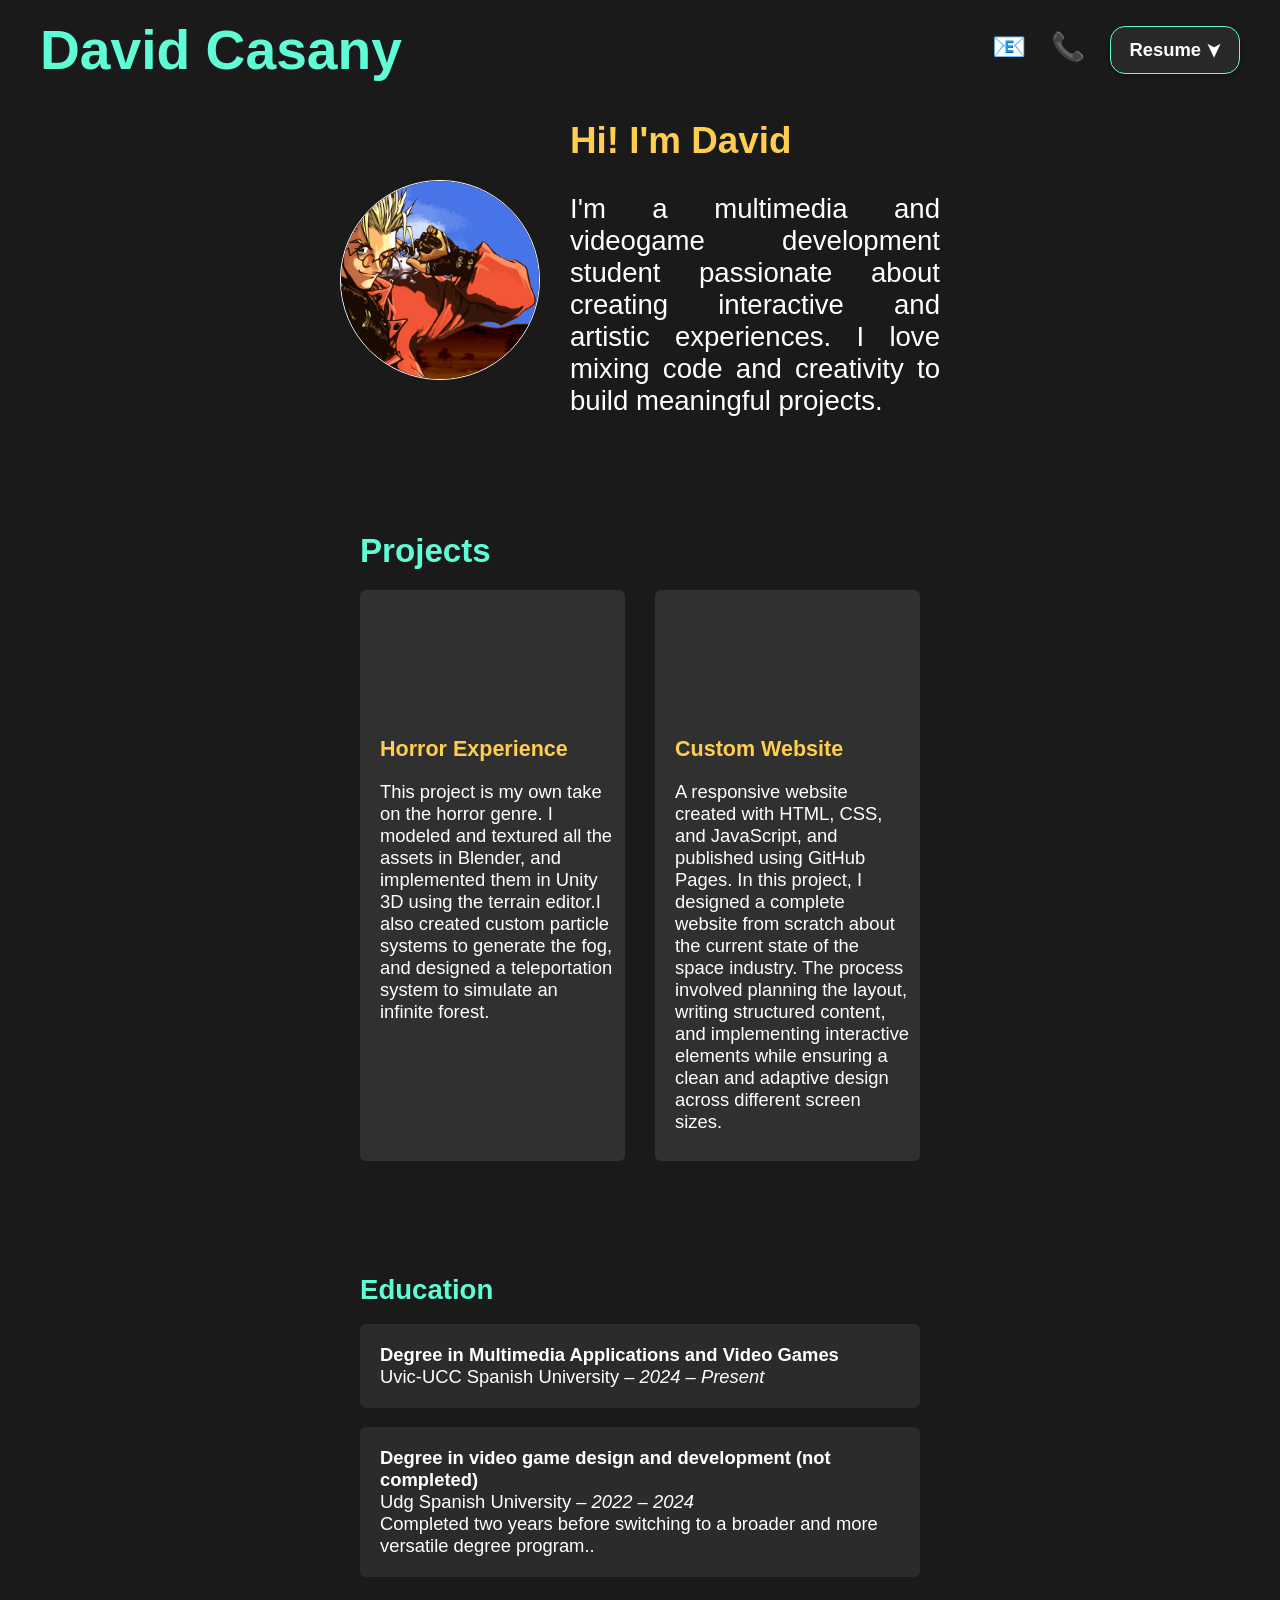
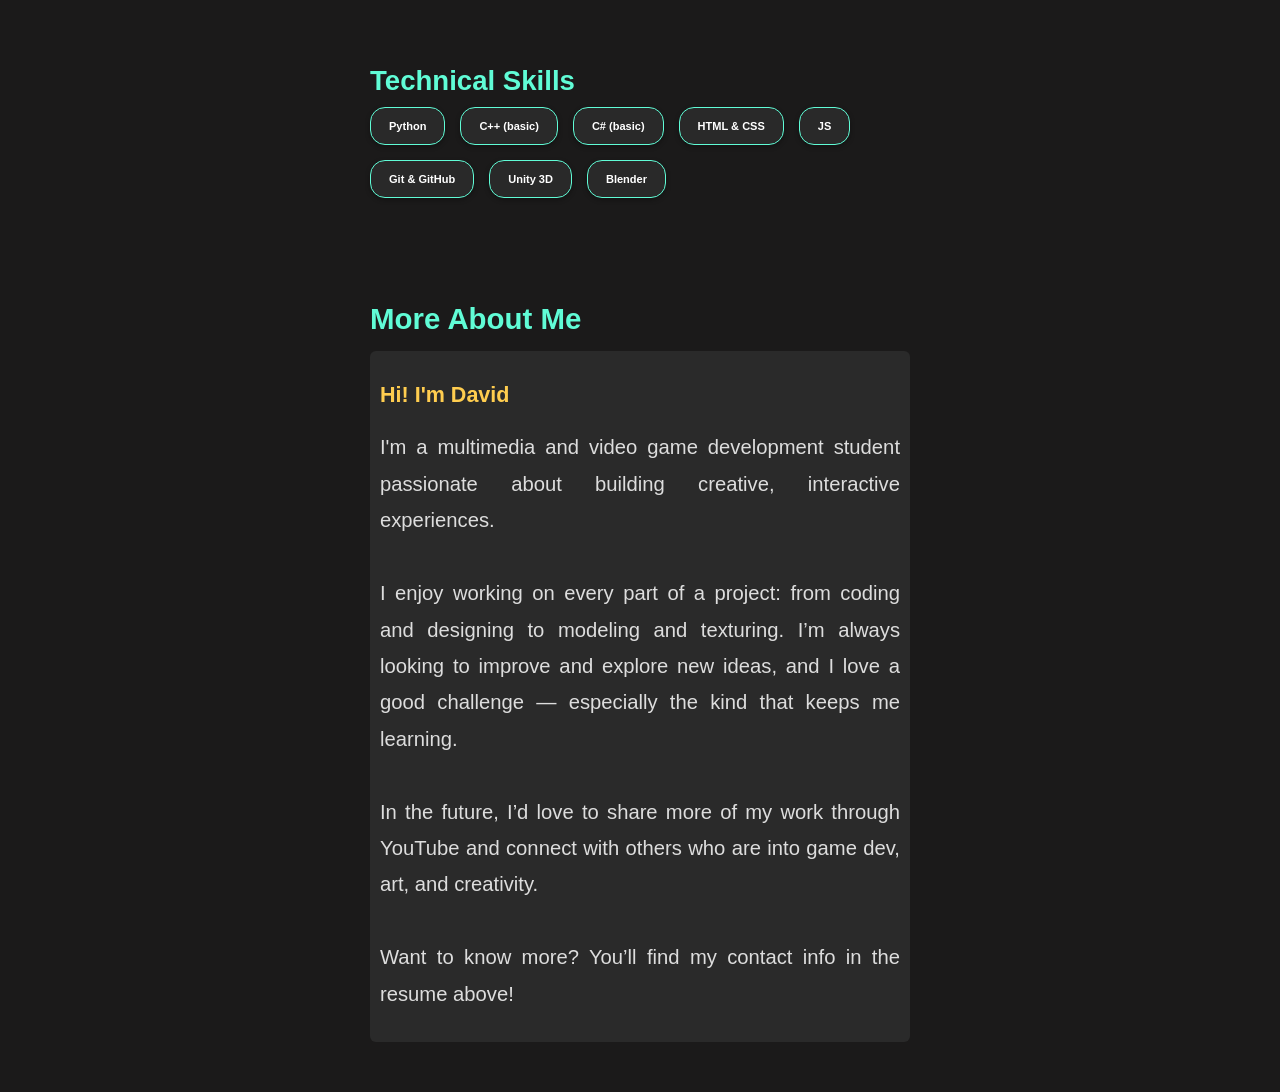
==== index.html @ fb554610 "Create index.html" ====
<!DOCTYPE html>
<html lang="en">

<head>
  <meta charset="UTF-8" />
  <meta name="viewport" content="width=device-width, initial-scale=1.0" />
  <title>David Casany Portfolio</title>
  <link rel="stylesheet" href="Protafoli.css" />
</head>

<body>
  <div class="container">
    <header class="header">
      <h1 class="name">David Casany</h1>
      <div class="contact-icons">
        <a href="mailto:casany.balleste@gmail.com" data-tooltip="Mail">📧</a>
        
        <div style="position: relative; display: inline-block;">
          <a id="phone-icon" data-tooltip="Phone number">📞</a>
          <div id="phone-popup" class="phone-popup">+34 686961229</div>
        </div>

        
        <a href="CV_David_Casany_Ballesté.pdf" target="_blank" class="skill-item" style="display: inline-flex; align-items: center; gap: 5px; font-size: 1em;" data-tooltip="Resume">
          Resume <span style="transform: rotate(90deg); display: inline-block;">➤</span>
        </a>
      </div>
    </header>

    <section class="profile">
      <div class="profile-wrapper">
        <div class="profile-img-wrapper">
          <img src="Perfil.png" alt="Profile picture" class="profile-img">
        </div>
        <div class="profile-description">
          <h2>Hi! I'm David</h2>
          <p>I'm a multimedia and videogame development student passionate about creating interactive and artistic experiences. I love mixing code and creativity to build meaningful projects.</p>
        </div>
      </div>
    </section>


    <section class="projects">
      <h2>Projects</h2>
      <div class="project-list">
        <div class="project" onclick="location.href='Projecte1.html';">
          <video src="Horror_project.mp4" muted loop autoplay></video>
          <div class="project-info">
            <h3>Horror Experience               </h3>
            <p> This project is my own take on the horror genre. I modeled and textured all the assets in Blender, and implemented them in Unity 3D using the terrain editor.I also created custom particle systems to generate the fog, and designed a teleportation system to simulate an infinite forest.</p>
          </div>
        </div>

        <div class="project" onclick="location.href='Projecte2.html';">
          <video src="portfolio_web.mp4" muted loop></video>
          <div class="project-info">
            <h3>Custom Website</h3>
            <p>A responsive website created with HTML, CSS, and JavaScript, and published using GitHub Pages. In this project, I designed a complete website from scratch about the current state of the space industry. The process involved planning the layout, writing structured content, and implementing interactive elements while ensuring a clean and adaptive design across different screen sizes.</p>
          </div>
        </div>
      </div>
    </section>

    <section class="education">
        <h2>Education</h2>
        <p><strong>Degree in Multimedia Applications and Video Games</strong><br>
        Uvic-UCC Spanish University – <em>2024 – Present</em></p>
  
        <p><strong>Degree in video game design and development (not completed)</strong><br>
          Udg Spanish University – <em>2022 – 2024</em><br>
          Completed two years before switching to a broader and more versatile degree program..</p>
      </section>
    </section>

    <section class="skills">
      <h2>Technical Skills</h2>
      <div class="skill-list">
        <div class="skill-item">Python</div>
        <div class="skill-item">C++ (basic)</div>
        <div class="skill-item">C# (basic)</div>
        <div class="skill-item">HTML & CSS</div>
        <div class="skill-item">JS</div>
        <div class="skill-item">Git & GitHub</div>
        <div class="skill-item">Unity 3D</div>
        <div class="skill-item">Blender</div>
        
      </div>
    </section>

    <section class="more-about">
      
      <h2>More About Me</h2>
      <div class="about">
      <h3>Hi! I'm David </h3>
      <p>I'm a multimedia and video game development student passionate about building creative, interactive experiences.<br><br>
        I enjoy working on every part of a project: from coding and designing to modeling and texturing. I’m always looking to improve and explore new ideas, and I love a good challenge — especially the kind that keeps me learning.<br><br>
        In the future, I’d love to share more of my work through YouTube and connect with others who are into game dev, art, and creativity.<br><br>
        Want to know more? You’ll find my contact info in the resume above!
        </p>
      </div>
    </section>
  </div>

  <script>
    const phoneIcon = document.getElementById('phone-icon');
    const phonePopup = document.getElementById('phone-popup');

    phoneIcon.addEventListener('click', () => {
      const isVisible = phonePopup.style.display === 'block';
      phonePopup.style.display = isVisible ? 'none' : 'block';
    });

    document.addEventListener('click', (e) => {
      if (!phoneIcon.contains(e.target) && !phonePopup.contains(e.target)) {
        phonePopup.style.display = 'none';
      }
    });
  </script>
</body>

</html>
---- Protafoli.css ----
/* General styles */
* {
  box-sizing: border-box;
}

body {
  margin: 0;
  font-family: 'Segoe UI', Tahoma, Geneva, Verdana, sans-serif;
  background-color: #1b1a1a;
  color: #ffffff;
  display: flex;
  justify-content: center;
  font-size: 1.15em;
}

.container {
  width: 50%;
  padding: 20px;
  padding-top: 120px;
}

/* Header */
header {
  position: fixed;
  top: 0;
  left: 0;
  right: 0;
  height: 100px;
  background-color: #1b1a1a;
  z-index: 1000;
  padding: 20px 40px;
  display: flex;
  justify-content: space-between;
  align-items: center;
  
}

h1 {
  font-size: 3em;
  color: #60fcd6;
  margin: 0;
}
.contact-icons a {
  position: relative;
  margin-left: 20px;
  color: #ffffff;
  text-decoration: none;
  font-size: 1.5em;
  display: inline-block;
  cursor: pointer;
}

.contact-icons a::after {
  content: attr(data-tooltip);
  position: absolute;
  bottom: -25px;
  left: 50%;
  transform: translateX(-50%);
  background-color: #333;
  color: #fff;
  padding: 4px 8px;
  border-radius: 5px;
  white-space: nowrap;
  opacity: 0;
  pointer-events: none;
  transition: opacity 0.3s ease;
  font-size: 0.75rem;
}

.contact-icons a:hover::after {
  opacity: 1;
}

.phone-container {
  position: relative;
  display: inline-block;
}

.phone-popup {
  position: absolute;
  top: 130%;
  left: 50%;
  transform: translateX(-50%);
  background-color: #222;
  padding: 6px 12px;
  border-radius: 6px;
  font-size: 0.9em;
  display: none;
  color: #fff;
  white-space: nowrap;
  box-shadow: 0 2px 5px rgba(0, 0, 0, 0.3);
  z-index: 10;
}

/* Profile section */
.profile-wrapper {
  display: flex;
  align-items: center;
  gap: 30px;
  text-align: justify;
}

.profile-img-wrapper {
  flex-shrink: 0;
}

.profile-img {
  width: 200px;
  height: 200px;
  border-radius: 50%;
  object-fit: cover;
  border: 1px solid #ffffff;
}

.profile-description h2 {
  margin-top: 0;
  color: #ffcd4f;
  font-size: 2em;
}

.profile-description p {
  font-size: 1.5em;
}

/* Projects section */
.projects {
  
  padding: 20px;
  border-radius: 10px;
  margin-top: 40px;
}

.projects h2 {
  color: #60fcd6;
  margin-bottom: 20px;
  font-size: 1.8em;
  text-align: left;
}

.project-list {
  display: grid;
  grid-template-columns: 1fr 1fr;
  gap: 30px;
}

.project {
  cursor: pointer;
  display: flex;
  flex-direction: column;
  align-items: Left;
  background-color: #303030;
  padding: 10px;
  border-radius: 6px;
}

.project video {
  width: 100%;
  border-radius: 3px;
  transition: filter 0.3s ease;
  filter: brightness(0.4);
}

.project:hover video {
  filter: brightness(1);
}

.project h3 {
  margin: 15px 0 5px;
  color:#ffcd4f;
  text-align: left;
}
.project-info{
  margin-left: 10px;
}
/* Education */
.education {
  margin-top: 50px;
  padding: 20px;
 
}

.education h2 {
  margin-bottom: 10px;
  color: #60fcd6;
}

.education p{
  background-color: #2b2b2b;
  padding: 20px;
  border-radius: 6px;
}
/* Technical Skills */
.skills {
  margin-top: 50px;
  padding-left: 30px;
}

.skills h2 {
  margin-bottom: 10px;
  color: #60fcd6;
}

.skill-list {
  display: flex;
  flex-wrap: wrap;
  gap: 15px;
}

.skill-item {
  background-color: #292929;
  border: 1px solid #60fcd6;
  padding: 12px 18px;
  border-radius: 15px;
  font-size: 0.6em;
  font-weight: bold;
  color: #ffffff;
  box-shadow: 0 2px 5px rgba(0, 0, 0, 0.3);
  transition: transform 0.2s ease;
}

.skill-item:hover {
  transform: scale(1.05);
  background-color: #3a3a3a;
}

/* About section */
.more-about {
  margin-top: 50px;
 
  padding: 30px;
  
}

.more-about h2 {
  margin-bottom: 15px;
  color: #60fcd6;
  font-size: 1.6em;
}
.about h3 {
 
  color:#ffcd4f;
  text-align: left;
}
.about{
  background-color: #2a2a2a;
  padding: 10px;
  border-radius: 6px;
 
 
}
.more-about p {

  color: #dddddd;
  line-height: 1.8;
  font-size: 1.1em;
  text-align: justify;
}

/* Responsive Design */
@media (max-width: 768px) {
  .container {
    width: 90%;
    padding: 10px;
    padding-top: 130px;
  }

  h1 {
    font-size: 1.8em;
  }

  .contact-icons a {
    font-size: 1em;
  }

  .profile-img {
    width: 140px;
    height: 140px;
  }

  .project-list {
    grid-template-columns: 1fr;
  }

  .skill-list {
    justify-content: center;
  }
}
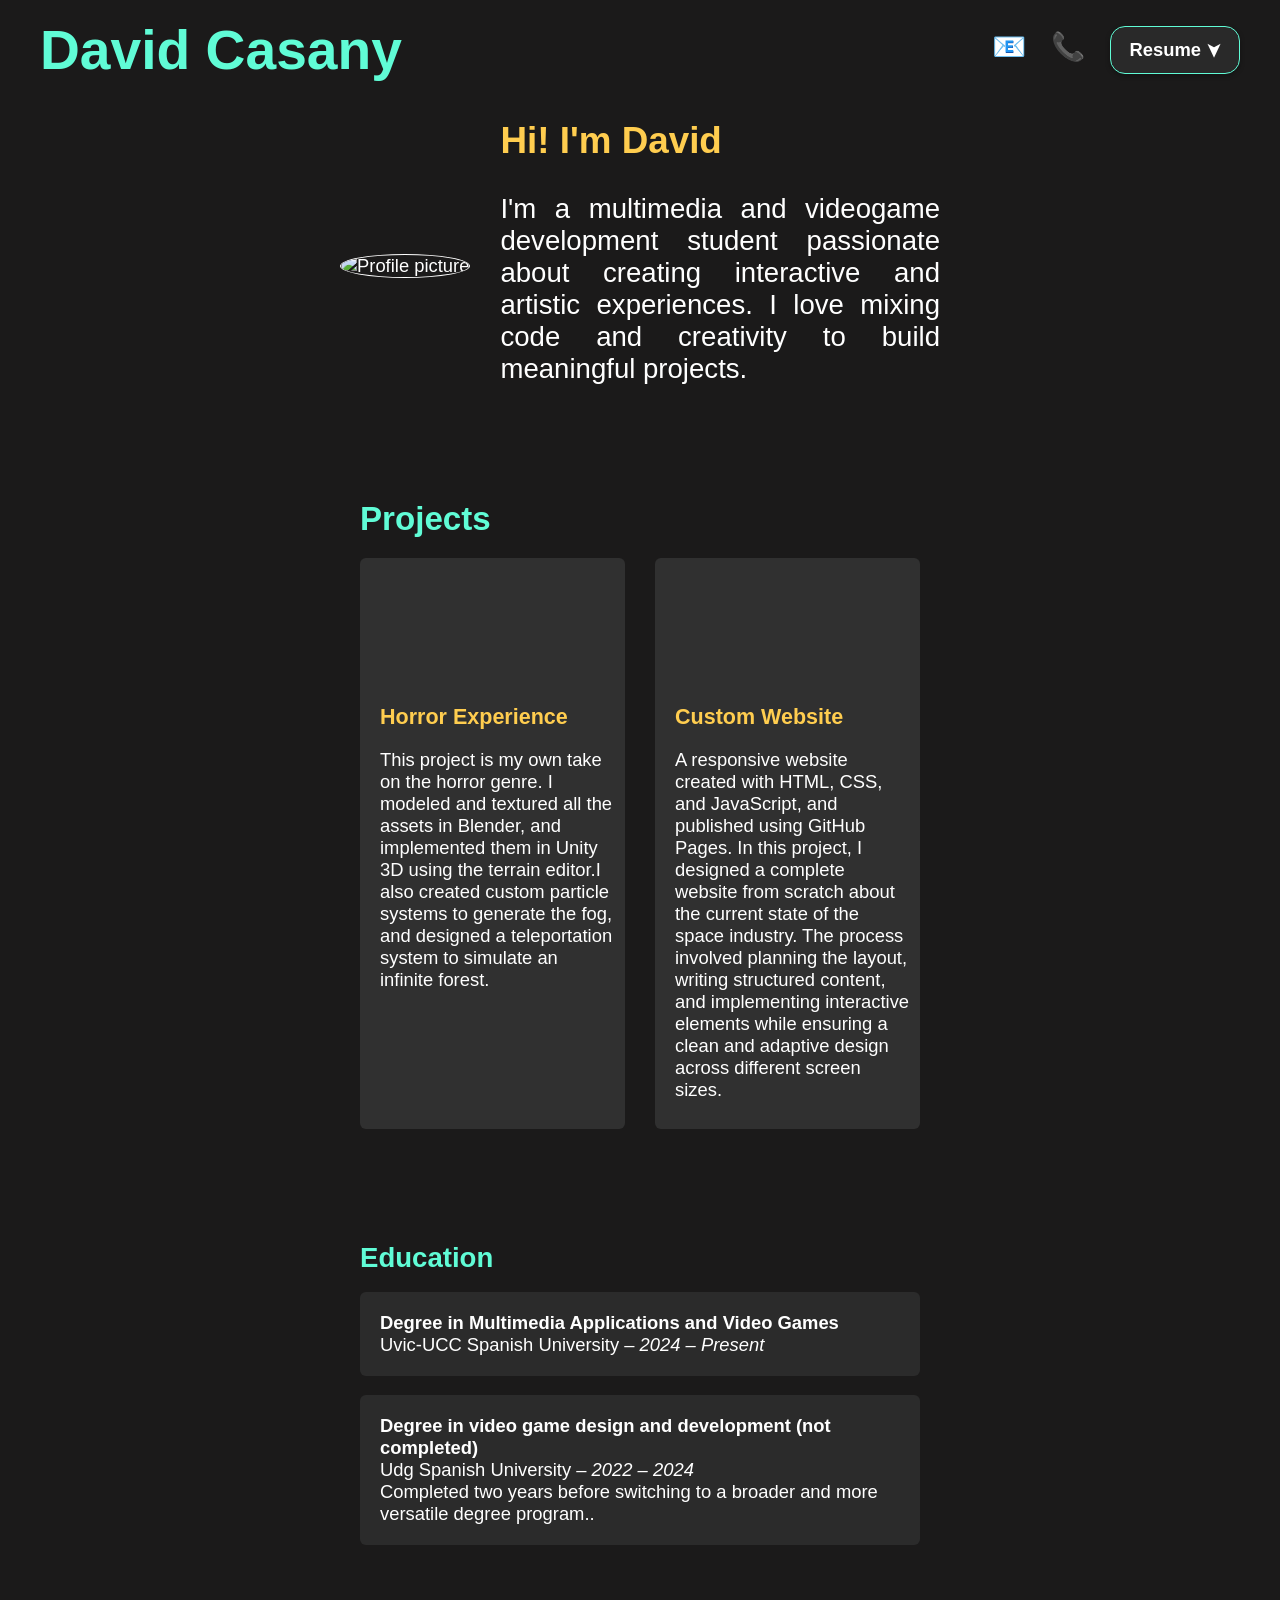
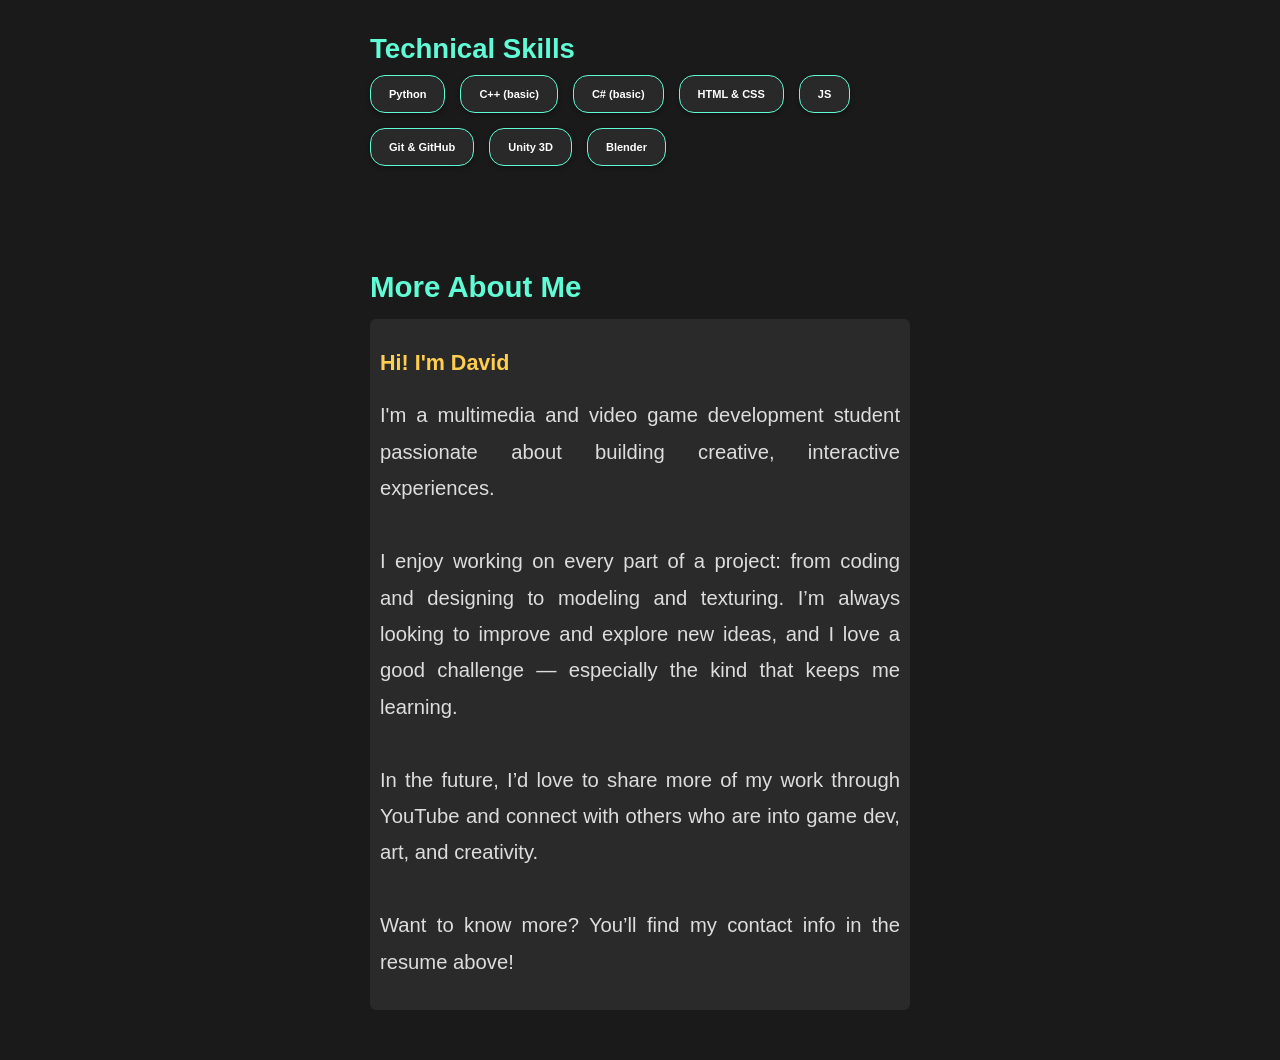
==== commit 5cf4f036: "Update index.html" ====
--- a/index.html
+++ b/index.html
@@ -1,3 +1,4 @@
+
 <!DOCTYPE html>
 <html lang="en">
 
@@ -30,7 +31,7 @@
     <section class="profile">
       <div class="profile-wrapper">
         <div class="profile-img-wrapper">
-          <img src="Perfil.png" alt="Profile picture" class="profile-img">
+          <img src="Perfil.jpg" alt="Profile picture" class="profile-img">
         </div>
         <div class="profile-description">
           <h2>Hi! I'm David</h2>
@@ -44,7 +45,7 @@
       <h2>Projects</h2>
       <div class="project-list">
         <div class="project" onclick="location.href='Projecte1.html';">
-          <video src="Horror_project.mp4" muted loop autoplay></video>
+          <video src="vid/Horror_project.mp4" muted loop autoplay></video>
           <div class="project-info">
             <h3>Horror Experience               </h3>
             <p> This project is my own take on the horror genre. I modeled and textured all the assets in Blender, and implemented them in Unity 3D using the terrain editor.I also created custom particle systems to generate the fog, and designed a teleportation system to simulate an infinite forest.</p>
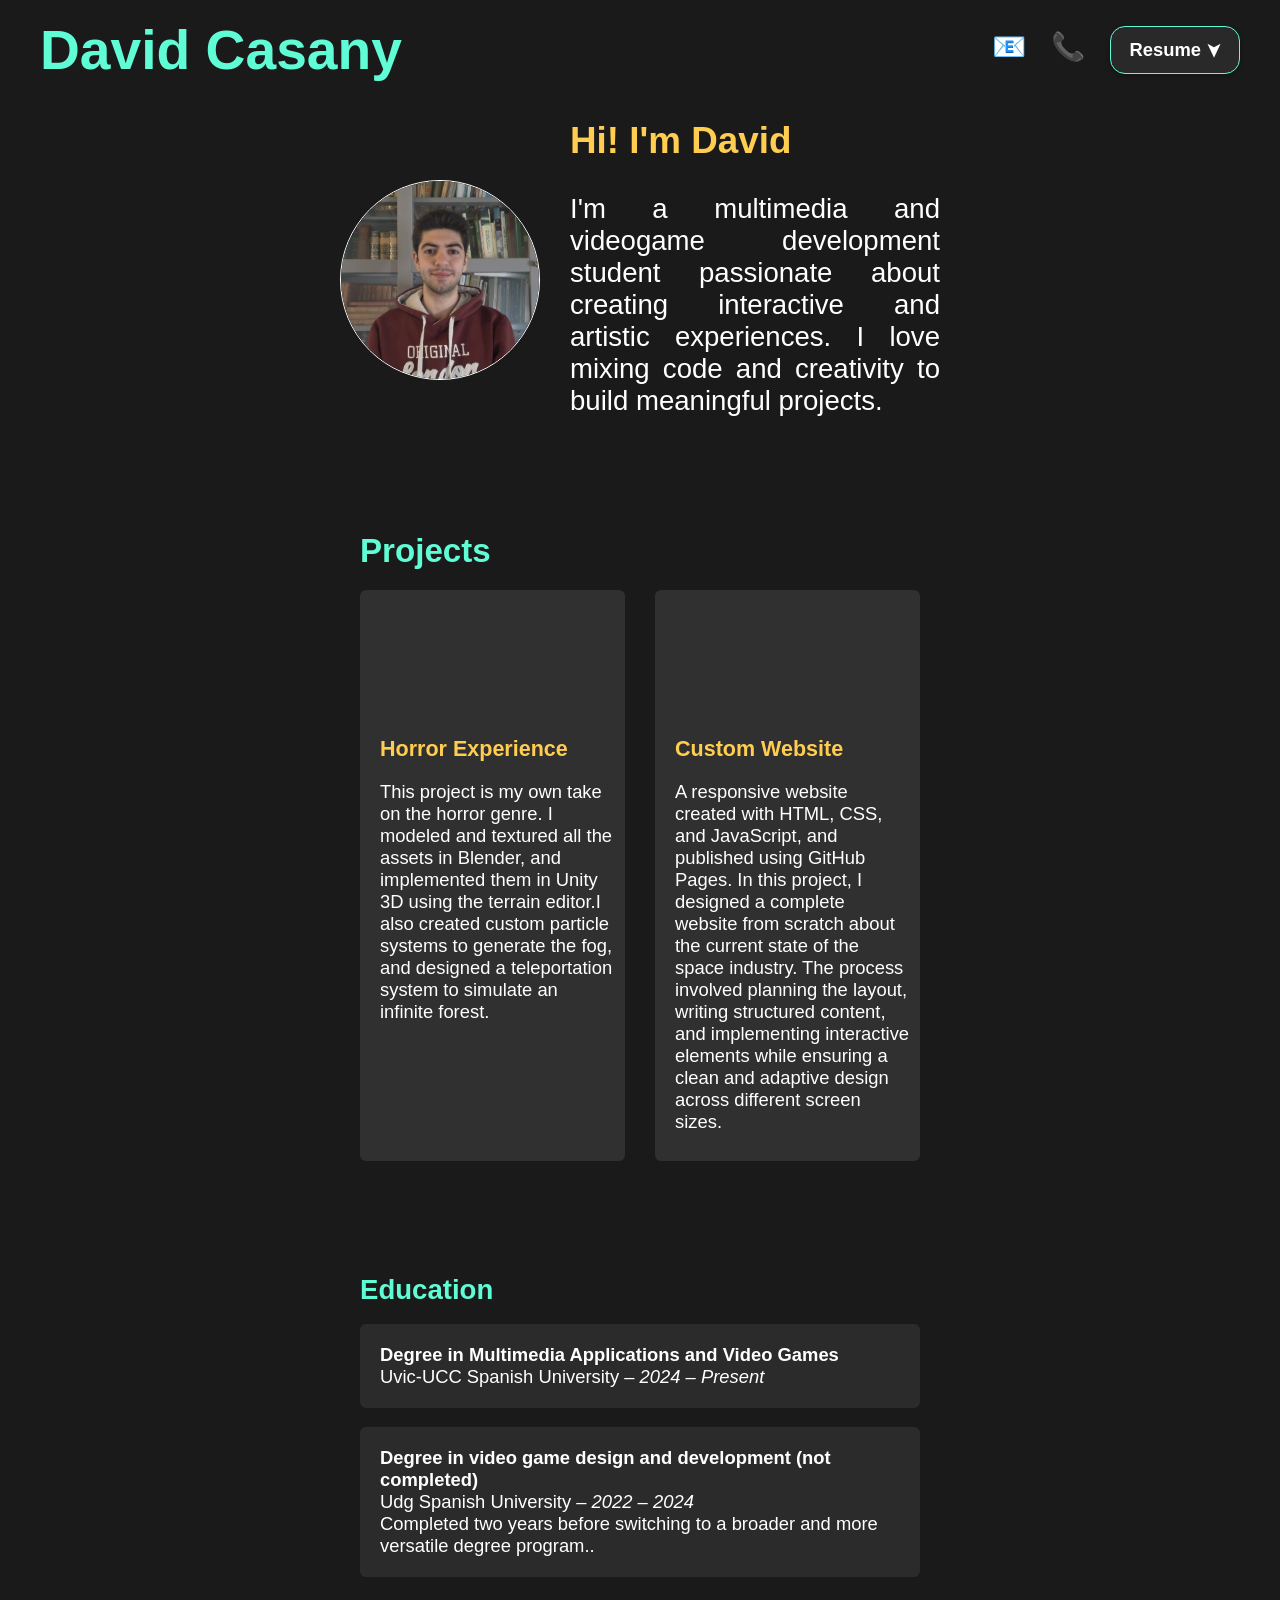
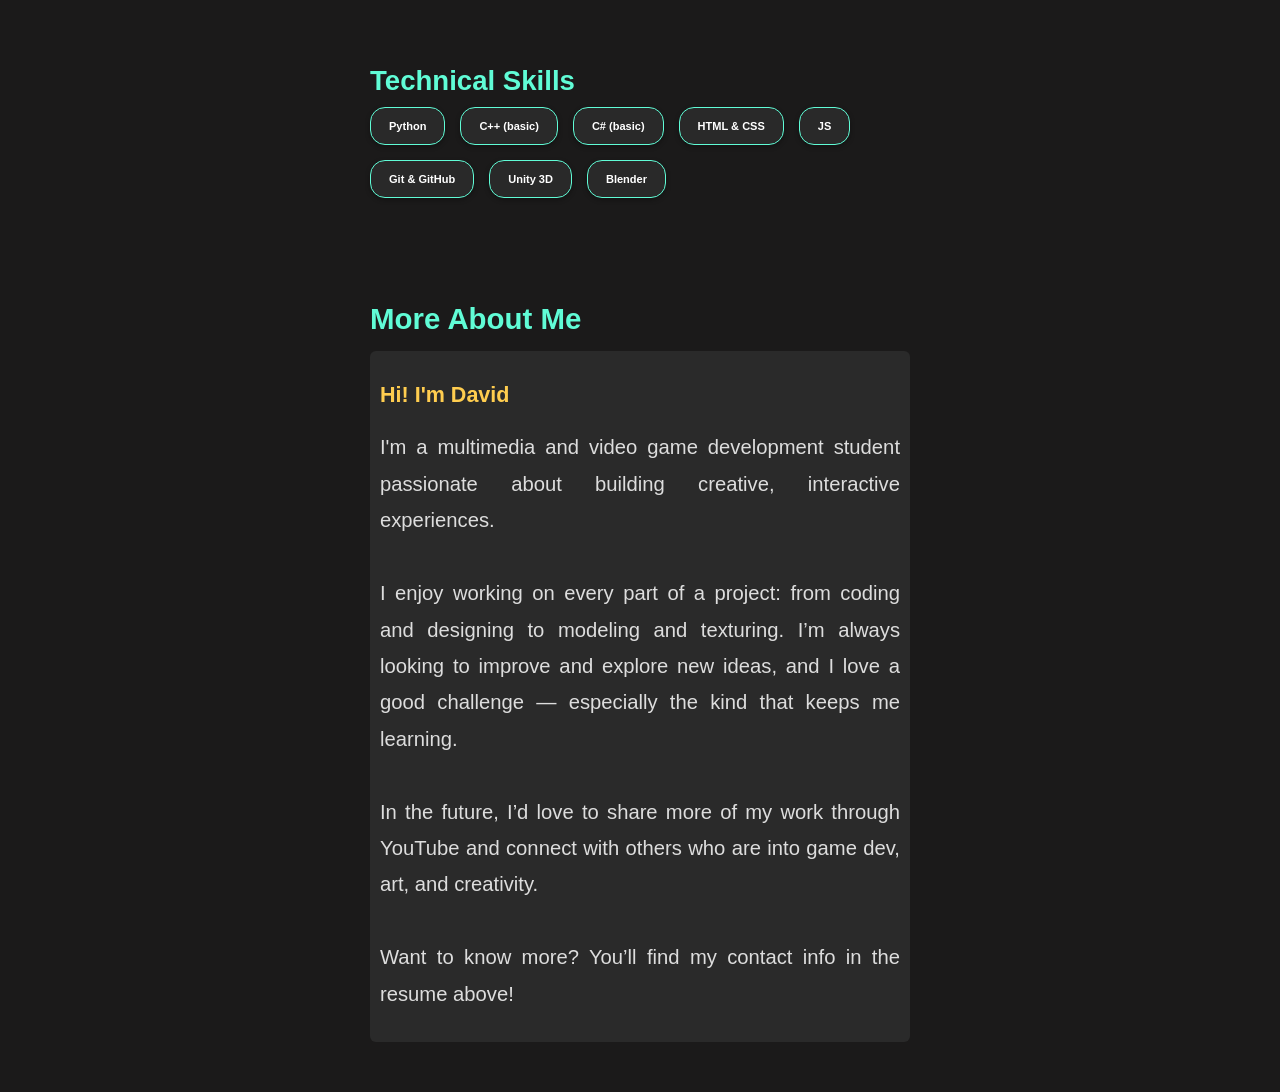
==== commit c47b0376: "Update index.html" ====
--- a/index.html
+++ b/index.html
@@ -1,4 +1,3 @@
-
 <!DOCTYPE html>
 <html lang="en">
 
@@ -53,7 +52,7 @@
         </div>
 
         <div class="project" onclick="location.href='Projecte2.html';">
-          <video src="portfolio_web.mp4" muted loop></video>
+          <video src="vid/custom_web.mp4" muted loop autoplay></video>
           <div class="project-info">
             <h3>Custom Website</h3>
             <p>A responsive website created with HTML, CSS, and JavaScript, and published using GitHub Pages. In this project, I designed a complete website from scratch about the current state of the space industry. The process involved planning the layout, writing structured content, and implementing interactive elements while ensuring a clean and adaptive design across different screen sizes.</p>
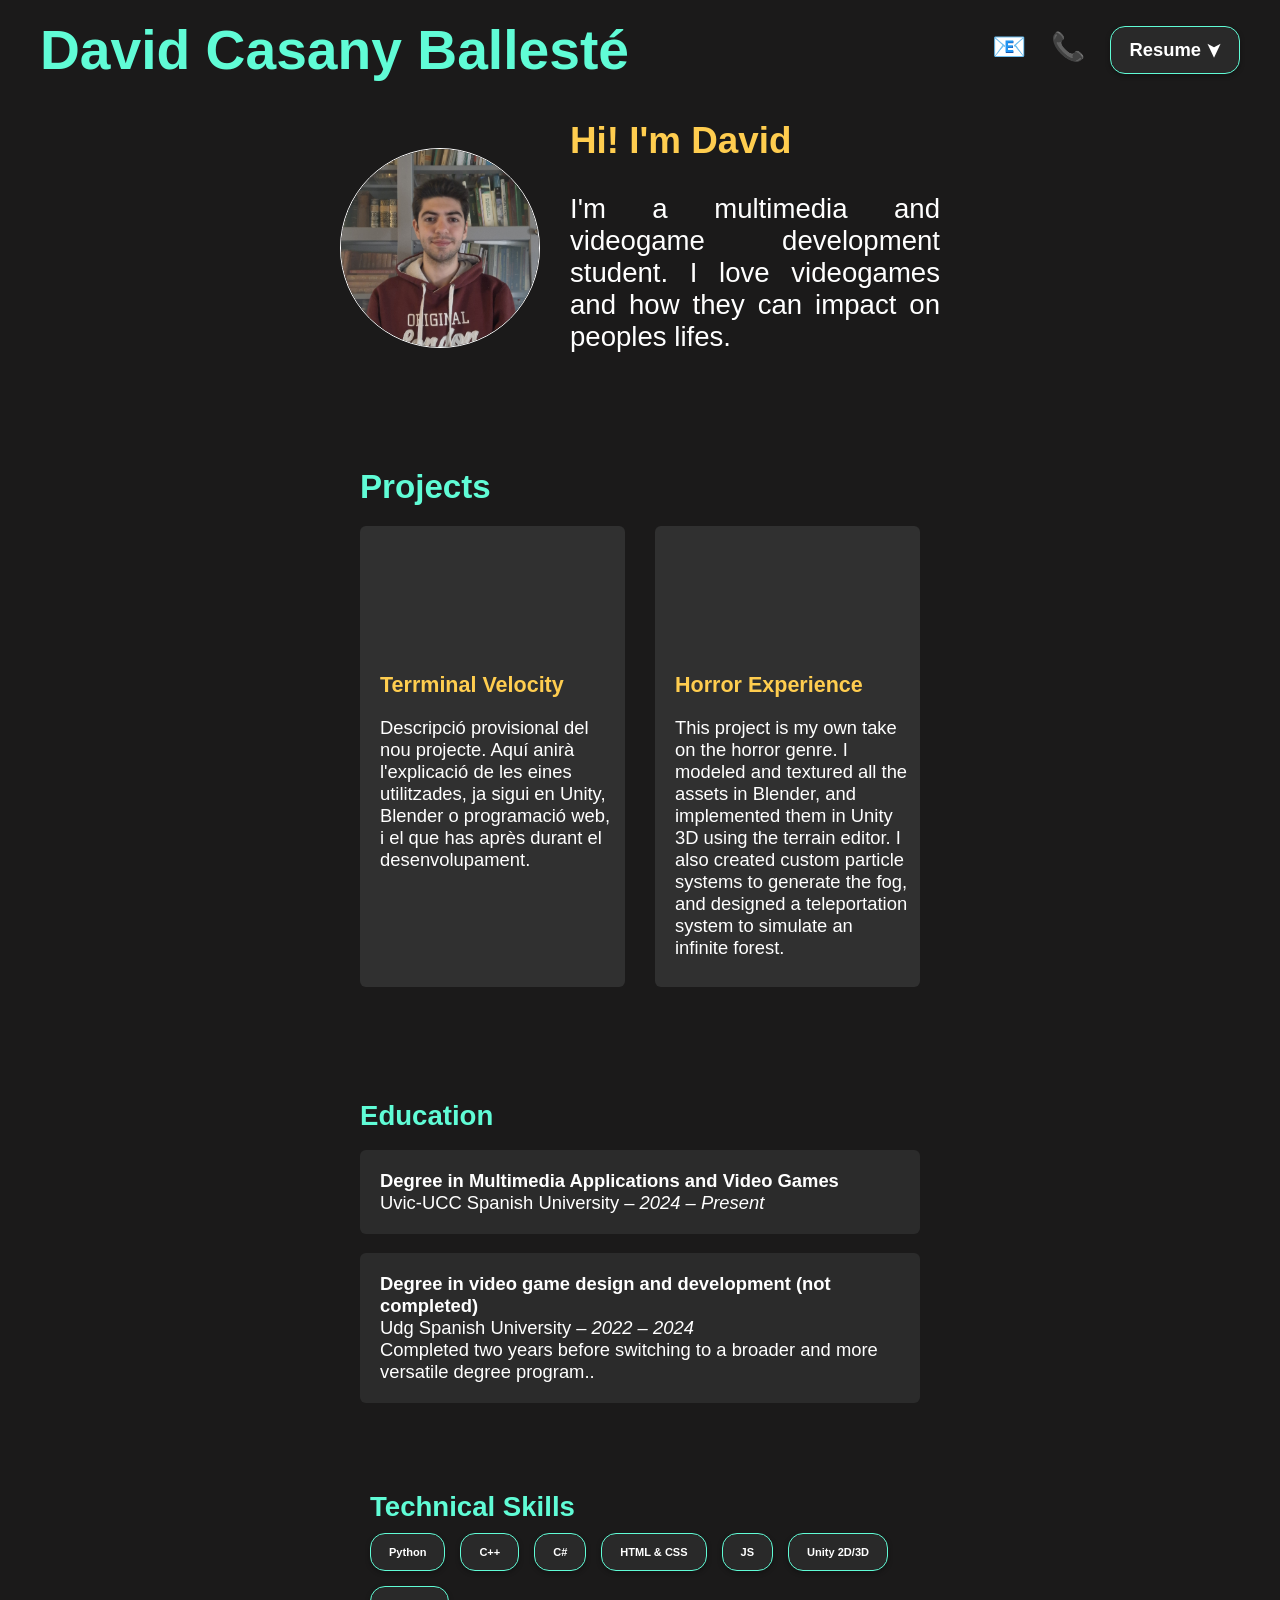
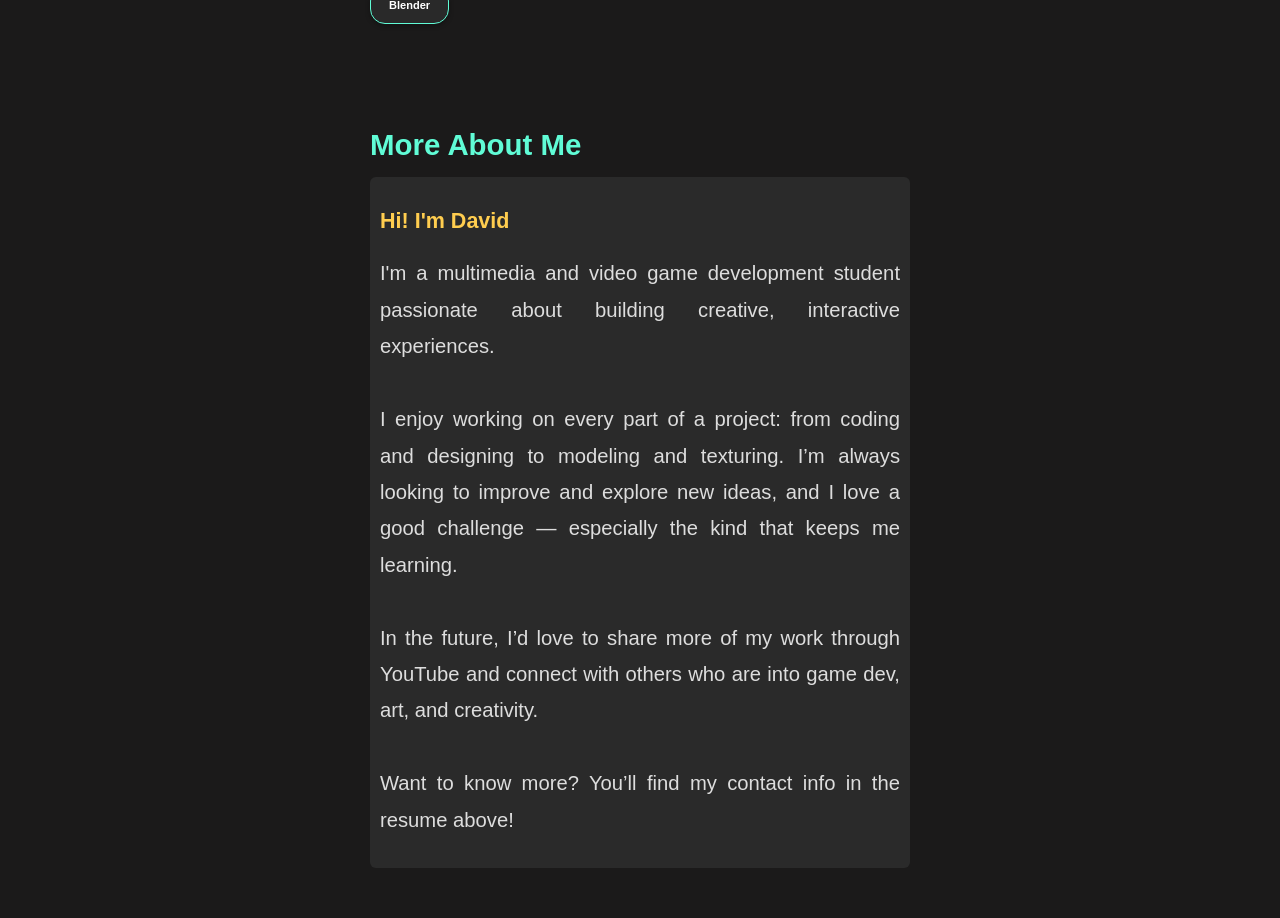
==== commit cac32b24: "Update + 1 project + lfs" ====
--- a/index.html
+++ b/index.html
@@ -11,7 +11,7 @@
 <body>
   <div class="container">
     <header class="header">
-      <h1 class="name">David Casany</h1>
+      <h1 class="name">David Casany Ballesté</h1>
       <div class="contact-icons">
         <a href="mailto:casany.balleste@gmail.com" data-tooltip="Mail">📧</a>
         
@@ -21,7 +21,7 @@
         </div>
 
         
-        <a href="CV_David_Casany_Ballesté.pdf" target="_blank" class="skill-item" style="display: inline-flex; align-items: center; gap: 5px; font-size: 1em;" data-tooltip="Resume">
+        <a href="files/CV_David_Casany_Ballesté.pdf" target="_blank" class="skill-item" style="display: inline-flex; align-items: center; gap: 5px; font-size: 1em;" data-tooltip="Resume">
           Resume <span style="transform: rotate(90deg); display: inline-block;">➤</span>
         </a>
       </div>
@@ -30,36 +30,38 @@
     <section class="profile">
       <div class="profile-wrapper">
         <div class="profile-img-wrapper">
-          <img src="Perfil.jpg" alt="Profile picture" class="profile-img">
+          <img src="img/Perfil.jpg" alt="Profile picture" class="profile-img">
         </div>
         <div class="profile-description">
           <h2>Hi! I'm David</h2>
-          <p>I'm a multimedia and videogame development student passionate about creating interactive and artistic experiences. I love mixing code and creativity to build meaningful projects.</p>
+          <p>I'm a multimedia and videogame development student. I love videogames and how they can impact on peoples lifes.</p>
         </div>
       </div>
     </section>
 
 
-    <section class="projects">
-      <h2>Projects</h2>
-      <div class="project-list">
-        <div class="project" onclick="location.href='Projecte1.html';">
-          <video src="vid/Horror_project.mp4" muted loop autoplay></video>
-          <div class="project-info">
-            <h3>Horror Experience               </h3>
-            <p> This project is my own take on the horror genre. I modeled and textured all the assets in Blender, and implemented them in Unity 3D using the terrain editor.I also created custom particle systems to generate the fog, and designed a teleportation system to simulate an infinite forest.</p>
-          </div>
-        </div>
+<section class="projects">
+  <h2>Projects</h2>
+  <div class="project-list">
 
-        <div class="project" onclick="location.href='Projecte2.html';">
-          <video src="vid/custom_web.mp4" muted loop autoplay></video>
-          <div class="project-info">
-            <h3>Custom Website</h3>
-            <p>A responsive website created with HTML, CSS, and JavaScript, and published using GitHub Pages. In this project, I designed a complete website from scratch about the current state of the space industry. The process involved planning the layout, writing structured content, and implementing interactive elements while ensuring a clean and adaptive design across different screen sizes.</p>
-          </div>
-        </div>
+    <div class="project" onclick="location.href='Projects/Project1/Projecte1.html';">
+      <video src="vid/VideoProject1.mp4" muted loop autoplay playsinline></video>
+      <div class="project-info">
+        <h3>Terrminal Velocity</h3>
+        <p>Descripció provisional del nou projecte. Aquí anirà l'explicació de les eines utilitzades, ja sigui en Unity, Blender o programació web, i el que has après durant el desenvolupament.</p>
       </div>
-    </section>
+    </div>
+
+    <div class="project" onclick="location.href='Projects/Project2/Projecte2.html';">
+      <video src="vid/Horror_project.mp4" muted loop autoplay playsinline></video>
+      <div class="project-info">
+        <h3>Horror Experience</h3>
+        <p>This project is my own take on the horror genre. I modeled and textured all the assets in Blender, and implemented them in Unity 3D using the terrain editor. I also created custom particle systems to generate the fog, and designed a teleportation system to simulate an infinite forest.</p>
+      </div>
+    </div>
+
+  </div>
+</section>
 
     <section class="education">
         <h2>Education</h2>
@@ -76,12 +78,11 @@
       <h2>Technical Skills</h2>
       <div class="skill-list">
         <div class="skill-item">Python</div>
-        <div class="skill-item">C++ (basic)</div>
-        <div class="skill-item">C# (basic)</div>
+        <div class="skill-item">C++</div>
+        <div class="skill-item">C# </div>
         <div class="skill-item">HTML & CSS</div>
         <div class="skill-item">JS</div>
-        <div class="skill-item">Git & GitHub</div>
-        <div class="skill-item">Unity 3D</div>
+        <div class="skill-item">Unity 2D/3D</div>
         <div class="skill-item">Blender</div>
         
       </div>
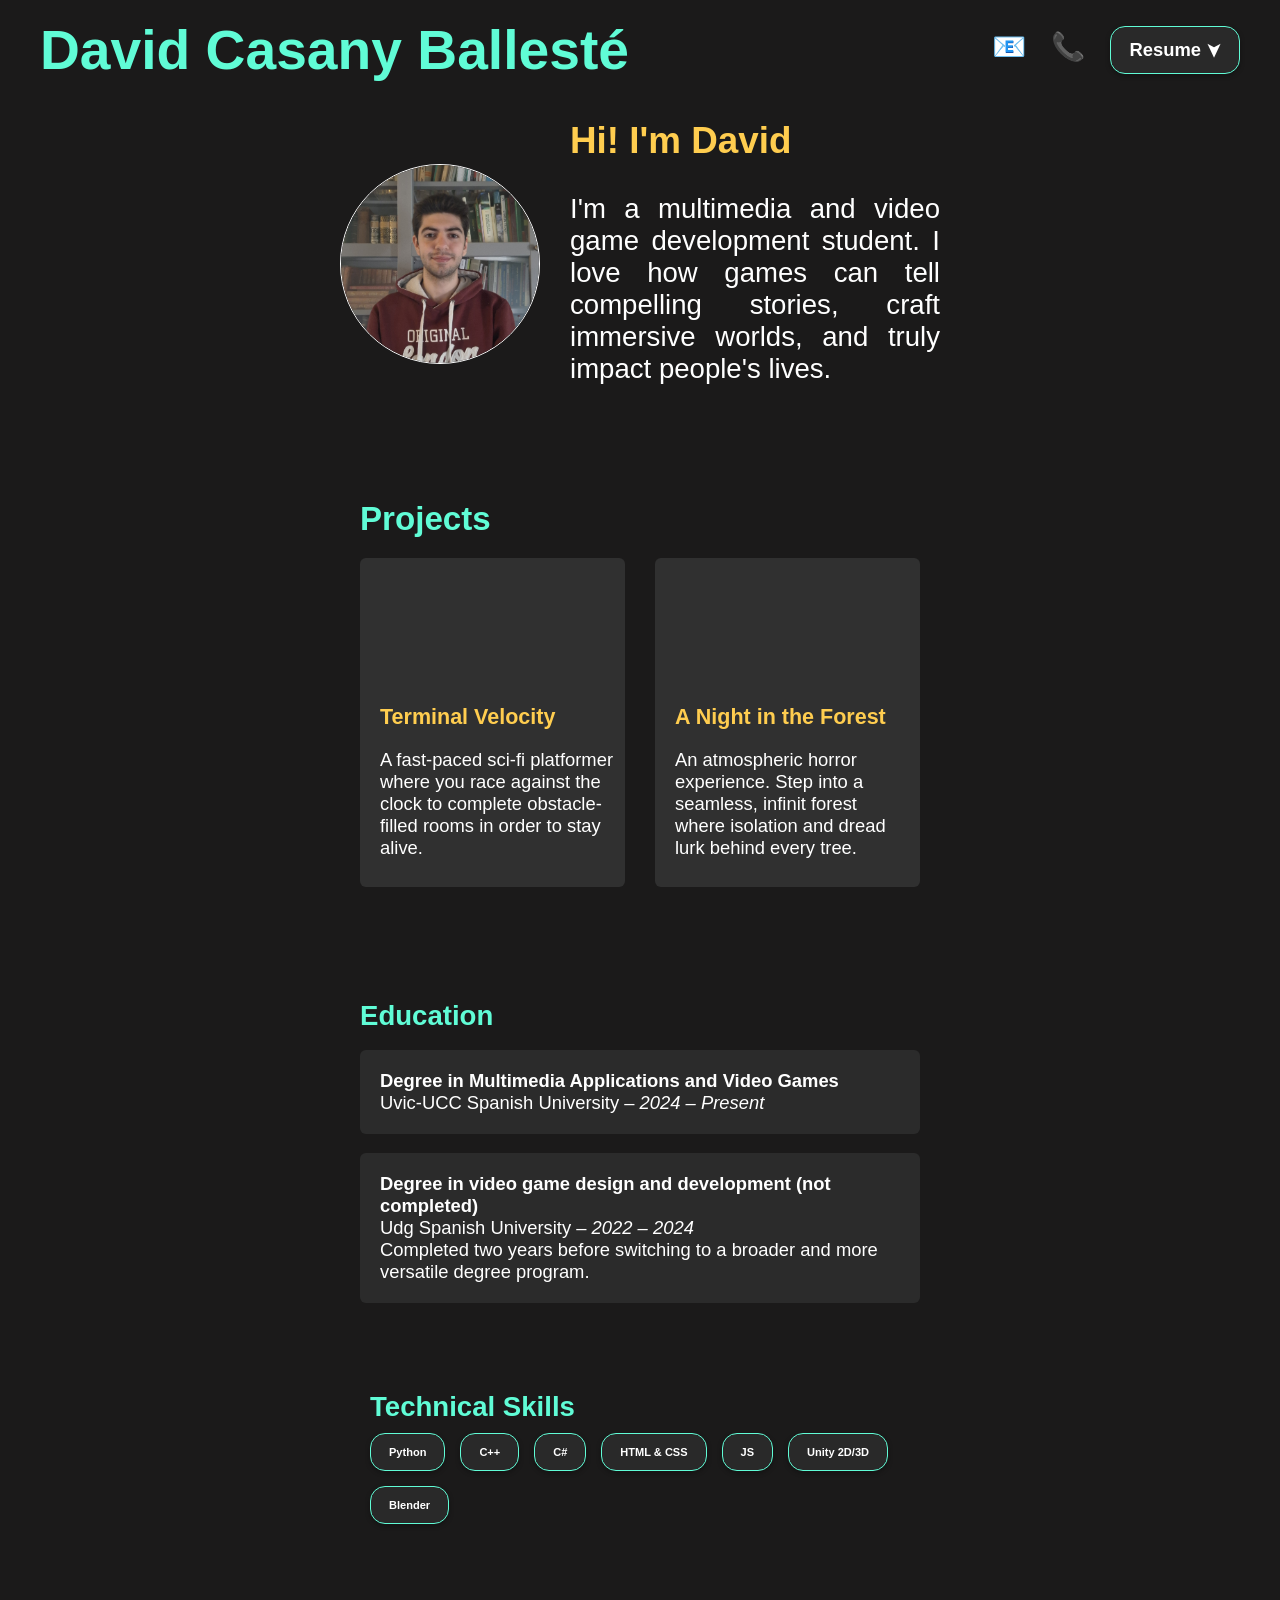
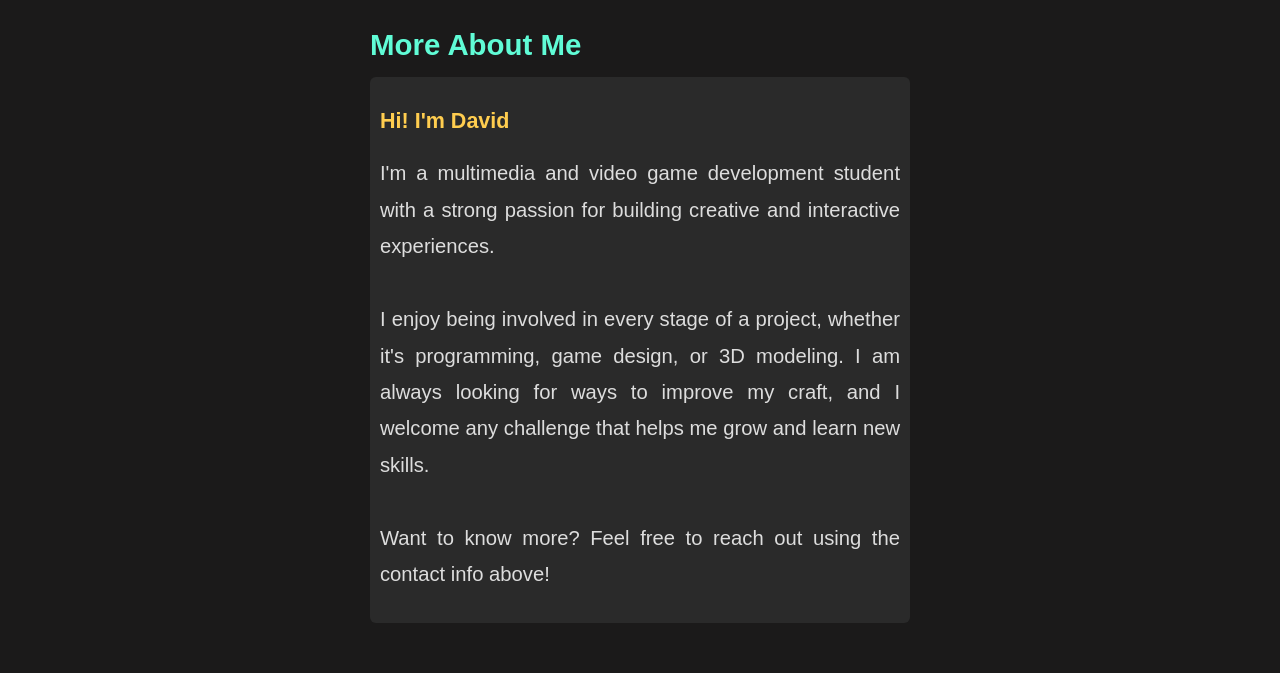
==== commit 61ab1b30: "NewProject Unfinished" ====
--- a/index.html
+++ b/index.html
@@ -34,7 +34,7 @@
         </div>
         <div class="profile-description">
           <h2>Hi! I'm David</h2>
-          <p>I'm a multimedia and videogame development student. I love videogames and how they can impact on peoples lifes.</p>
+          <p>I'm a multimedia and video game development student. I love how games can tell compelling stories, craft immersive worlds, and truly impact people's lives.  </p>
         </div>
       </div>
     </section>
@@ -47,16 +47,16 @@
     <div class="project" onclick="location.href='Projects/Project1/Projecte1.html';">
       <video src="vid/VideoProject1.mp4" muted loop autoplay playsinline></video>
       <div class="project-info">
-        <h3>Terrminal Velocity</h3>
-        <p>Descripció provisional del nou projecte. Aquí anirà l'explicació de les eines utilitzades, ja sigui en Unity, Blender o programació web, i el que has après durant el desenvolupament.</p>
+        <h3>Terminal Velocity</h3>
+        <p>A fast-paced sci-fi platformer where you race against the clock to complete obstacle-filled rooms in order to stay alive.</p>
       </div>
     </div>
 
     <div class="project" onclick="location.href='Projects/Project2/Projecte2.html';">
       <video src="vid/Horror_project.mp4" muted loop autoplay playsinline></video>
       <div class="project-info">
-        <h3>Horror Experience</h3>
-        <p>This project is my own take on the horror genre. I modeled and textured all the assets in Blender, and implemented them in Unity 3D using the terrain editor. I also created custom particle systems to generate the fog, and designed a teleportation system to simulate an infinite forest.</p>
+        <h3>A Night in the Forest</h3>
+        <p>An atmospheric horror experience. Step into a seamless, infinit forest where isolation and dread lurk behind every tree.</p>
       </div>
     </div>
 
@@ -70,7 +70,7 @@
   
         <p><strong>Degree in video game design and development (not completed)</strong><br>
           Udg Spanish University – <em>2022 – 2024</em><br>
-          Completed two years before switching to a broader and more versatile degree program..</p>
+          Completed two years before switching to a broader and more versatile degree program.</p>
       </section>
     </section>
 
@@ -93,10 +93,9 @@
       <h2>More About Me</h2>
       <div class="about">
       <h3>Hi! I'm David </h3>
-      <p>I'm a multimedia and video game development student passionate about building creative, interactive experiences.<br><br>
-        I enjoy working on every part of a project: from coding and designing to modeling and texturing. I’m always looking to improve and explore new ideas, and I love a good challenge — especially the kind that keeps me learning.<br><br>
-        In the future, I’d love to share more of my work through YouTube and connect with others who are into game dev, art, and creativity.<br><br>
-        Want to know more? You’ll find my contact info in the resume above!
+      <p>I'm a multimedia and video game development student with a strong passion for building creative and interactive experiences.<br><br>
+        I enjoy being involved in every stage of a project, whether it's programming, game design, or 3D modeling. I am always looking for ways to improve my craft, and I welcome any challenge that helps me grow and learn new skills.<br><br>
+        Want to know more? Feel free to reach out using the contact info above!
         </p>
       </div>
     </section>
